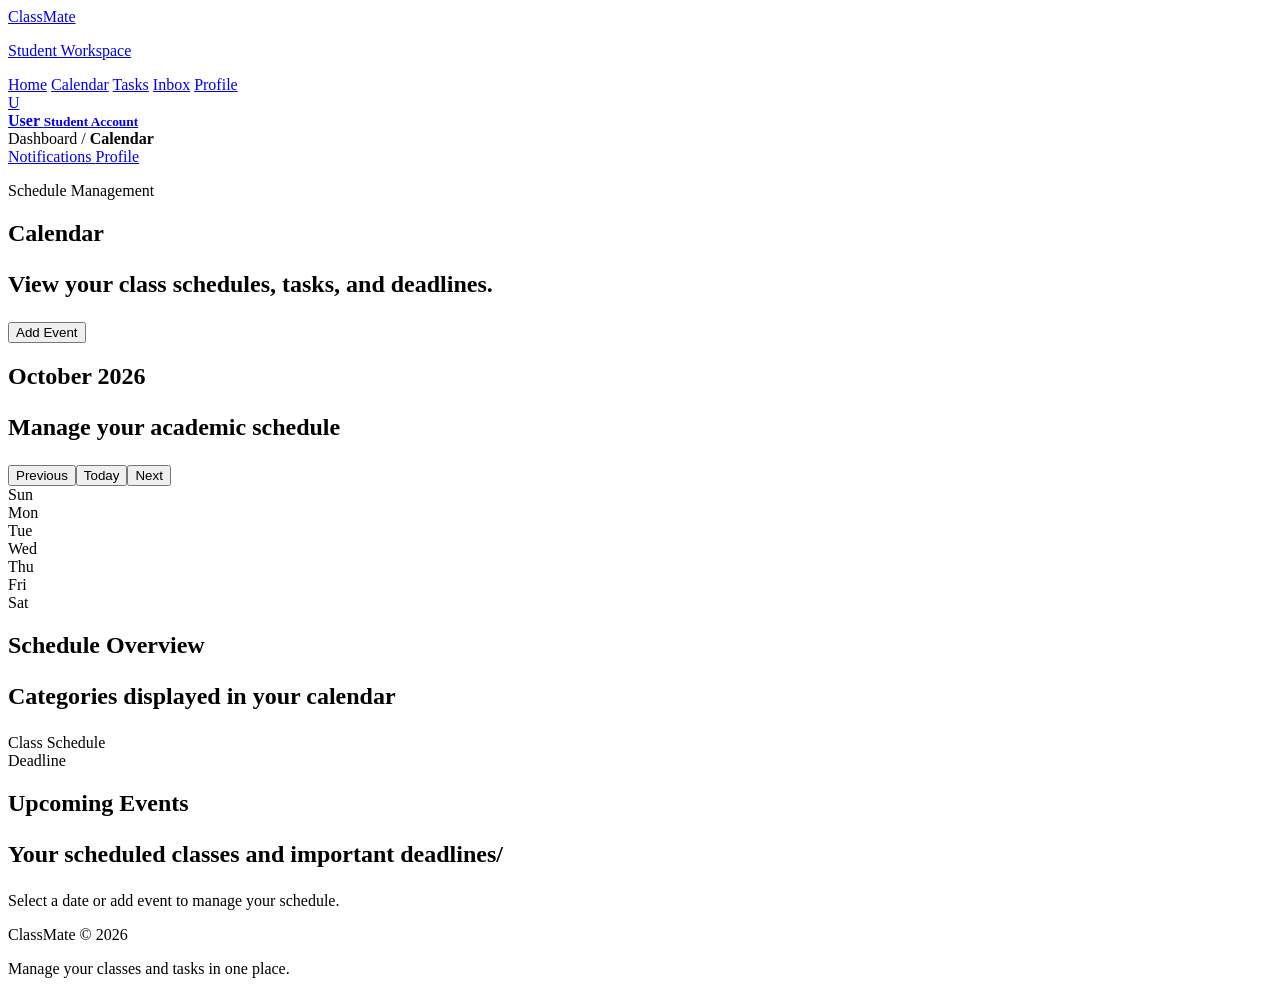
==== pages/calendar.html @ fd1d8722 "Added some new website pages" ====
<!DOCTYPE html>
<html lang="en">
<head>
    <meta charset="UTF-8">
    <meta name="viewport" content="width=device-width, initial-scale=1.0">
    <title>ClassMate | Calendar</title>
</head>
<body>

    <div class="dashboard-container">
        <!-- Sidebar Navigation -->
        <aside class="sidebar">
            <div class="sidebar-header">
                <a href="index.html" class="brand">ClassMate
                    <p>Student Workspace</p>
                </a>
            </div>

            <!-- Navigation links -->
            <nav class="sidebar-nav" aria-label="Main Navigation">
                <a href="index.html" class="nav-link">Home</a>
                <a href="calendar.html" class="nav-link active">Calendar</a>
                <a href="tasks.html" class="nav-link">Tasks</a>
                <a href="notification.html" class="nav-link">Inbox</a>
                <a href="profile.html" class="nav-link">Profile</a>
            </nav>

            <!-- Footer -->
            <div class="sidebar-footer">
                <a href="profile.html" class="user-profile">
                    <div class="user-avatar">U
                        <div class="user-details">
                            <strong>User
                                <small>Student Account</small>
                            </strong>
                        </div>
                    </div>
                </a>
            </div>
        </aside>

        <!-- Main content -->
        <main class="main-content">
            <!-- Top navigation -->
            <header class="topbar">
                <div class="breadcrumb">
                    <span>Dashboard
                        <span>/
                            <strong>Calendar</strong>
                        </span>
                    </span>
                </div>

                <div class="topbar-actions">
                    <a href="notification.html" class="topbar-link">Notifications
                        <a href="profile.html" class="topbar-profile">Profile
                        </a>
                    </a>
                </div>
            </header>

            <section class="dashboard-content">
                <!-- Page Heading -->
                <div class="welcome-section">
                    <div>
                        <p class="section-label">Schedule Management
                            <h1>Calendar
                                <p class="welcome-description">View your class schedules, tasks, and deadlines.</p>
                            </h1>
                        </p>
                    </div>
                    <button type="button" class="primary-button" id="addEventBtn">Add Event</button>
                </div>

                <!-- Calendar -->
                <section class="content-card calendar-card">
                    <div class="calendar-toolbar">
                        <div>
                            <h2 id="calendar-month">October 2026
                                <p>Manage your academic schedule</p>
                            </h2>
                        </div>

                        <div class="calendar-controls">
                            <button type="button" id="prevMonth">Previous
                                <button type="button" id="todayBtn" class="calendar-button">Today
                                    <button type="button" id="nextMonth" class="calendar-button">Next</button>
                                </button>
                            </button>
                        </div>
                    </div>

                    <!-- Calendar Grid -->
                    <div class="calendar-grid" id="calendarGrid">
                        <div class="calendar-day-name">Sun
                            <div class="calendar-day-name">Mon
                                <div class="calendar-day-name">Tue
                                    <div class="calendar-day-name">Wed
                                        <div class="calendar-day-name">Thu
                                            <div class="calendar-day-name">Fri
                                                <div class="calendar-day-name">Sat
                                                </div>
                                            </div>
                                        </div>
                                    </div>
                                </div>
                            </div>
                        </div>
                    </div>
                </section>

                <!-- Calendar Legend -->
                <section class="content-card">
                    <div class="card-header">
                        <div>
                            <h2>Schedule Overview
                                <p>Categories displayed in your calendar</p>
                            </h2>
                        </div>
                    </div>

                    <div class="calendar-legend">
                        <div class="legend-item">
                            <span class="legend-color class-color">
                                <span>Class Schedule
                                </span>
                            </span>
                        </div>

                        <div class="legend-item">
                            <span class="legend-color deadline-color">
                                <span>Deadline
                                </span>
                            </span>
                        </div>
                    </div>
                </section>

                <!-- Upcoming Events -->
                <section class="content-card">
                    <div class="card-header">
                        <div>
                            <h2>Upcoming Events
                                <p>Your scheduled classes and important deadlines/</p>
                            </h2>
                        </div>
                    </div>

                    <div class="upcoming-event" id="upcomingEvents">
                        <p class="empty-state">Select a date or add event to manage your schedule.</p>
                    </div>
                </section>
            </section>

            <!-- Footer -->
            <footer class="dashboard-footer">
                <p>ClassMate &copy; 2026
                    <p>Manage your classes and tasks in one place.</p>
                </p>
            </footer>
        </main>
    </div>

    <!-- Add Event Dialog  -->
    <dialog id="eventDialog" class="event-dialog">
        <form id="eventForm">
            <div class="dialog-header">
                <h2>Add Celendar Event
                    <button type="button" id="closeDialogBtn" class="close-dialog" aria-label="Close dialog">Close</button>
                </h2>
            </div>

            <label for="eventTitle">Event Title
                <input type="text" id="eventTitle" name="eventTitle" placeholder="Enter event title" required maxlength="100">
                    <label for="eventDate">Date
                        <input type="date" id="eventDate" name="eventDate" required>
                            <label for="eventStart">Start Time
                                <input type="time" id="eventStart" name="eventStart" required>
                                    <label for="eventEnd">End Time
                                        <input type="time" id="eventEnd" name="eventEnd" required>
                                            <label for="eventCategory">
                                                <select id="eventCategory" name="eventCategory" required>
                                                    <option value="class">Class Schedule
                                                        <option value="task">Academic Class
                                                            <option value="deadline">Deadline
                                                            </option>
                                                        </option>
                                                    </option>
                                                </select>
                                            </label>
                                    </label>
                            </label>
                    </label>
            </label>

            <label for="eventDescription">Description
                <textarea id="eventDescription" name="eventDescription" rows="3" placeholder="Additional details(optional)">
                </textarea>
            </label>

            <div class="dialog-actions">
                <button type="button" id="cancelEventBtn" class="calendar-button">Cancel
                    <button type="submit" class="primary-button">Save
                    </button>
                </button>
            </div>

        </form>
    </dialog>

</body>
</html>
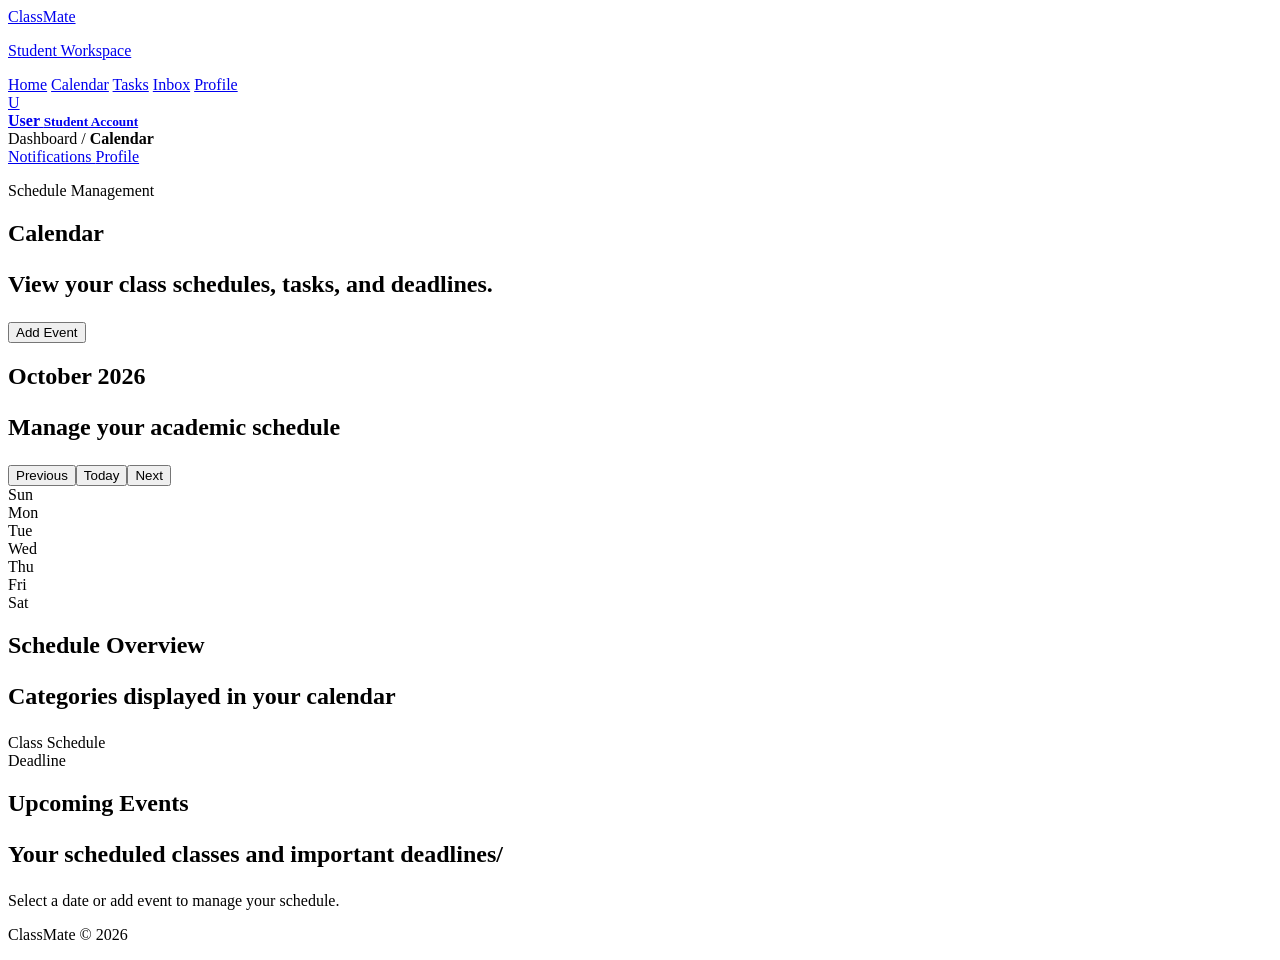
==== commit d7fa17c3: "Fix footer HTML structure in calendar page" ====
--- a/pages/calendar.html
+++ b/pages/calendar.html
@@ -154,9 +154,7 @@
 
             <!-- Footer -->
             <footer class="dashboard-footer">
-                <p>ClassMate &copy; 2026
-                    <p>Manage your classes and tasks in one place.</p>
-                </p>
+                <p>ClassMate &copy; 2026</p>
             </footer>
         </main>
     </div>
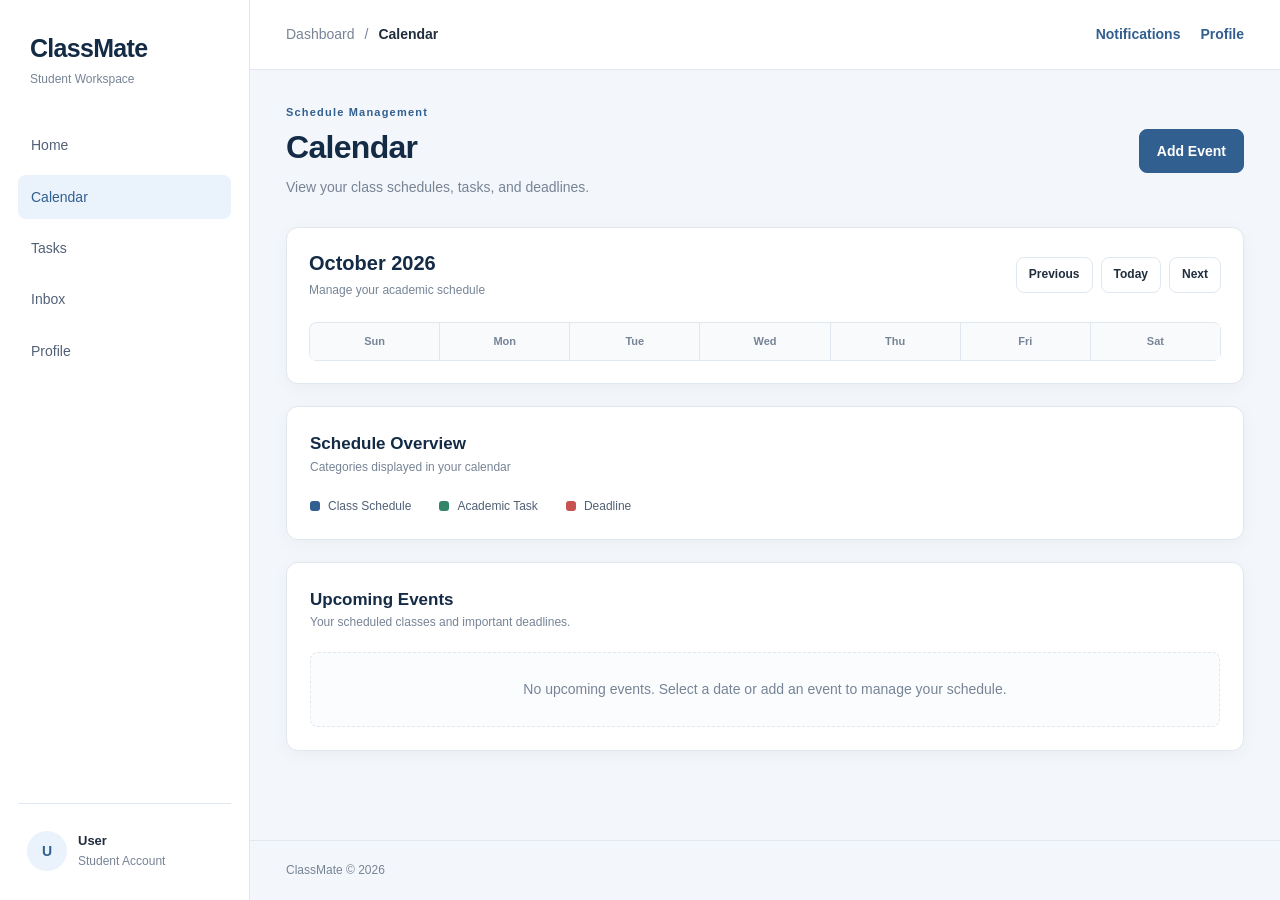
==== commit e8fda63e: "Added css files" ====
--- a/pages/calendar.html
+++ b/pages/calendar.html
@@ -4,134 +4,136 @@
     <meta charset="UTF-8">
     <meta name="viewport" content="width=device-width, initial-scale=1.0">
     <title>ClassMate | Calendar</title>
+    <link rel="stylesheet" href="../css/calendar.css">
 </head>
 <body>
-
     <div class="dashboard-container">
-        <!-- Sidebar Navigation -->
+
+        <!-- Sidebar -->
         <aside class="sidebar">
             <div class="sidebar-header">
-                <a href="index.html" class="brand">ClassMate
+                <a href="index.html" class="brand">
+                    ClassMate
                     <p>Student Workspace</p>
                 </a>
             </div>
 
-            <!-- Navigation links -->
             <nav class="sidebar-nav" aria-label="Main Navigation">
                 <a href="index.html" class="nav-link">Home</a>
-                <a href="calendar.html" class="nav-link active">Calendar</a>
+                <a href="calendar.html" class="nav-link active" aria-current="page">Calendar</a>
                 <a href="tasks.html" class="nav-link">Tasks</a>
                 <a href="notification.html" class="nav-link">Inbox</a>
                 <a href="profile.html" class="nav-link">Profile</a>
             </nav>
 
-            <!-- Footer -->
             <div class="sidebar-footer">
                 <a href="profile.html" class="user-profile">
-                    <div class="user-avatar">U
-                        <div class="user-details">
-                            <strong>User
-                                <small>Student Account</small>
-                            </strong>
-                        </div>
+                    <div class="user-avatar">U</div>
+                    <div class="user-details">
+                        <strong>User</strong>
+                        <small>Student Account</small>
                     </div>
                 </a>
             </div>
         </aside>
 
-        <!-- Main content -->
+        <!-- Main Content -->
         <main class="main-content">
-            <!-- Top navigation -->
+
+            <!-- Top Navigation -->
             <header class="topbar">
                 <div class="breadcrumb">
-                    <span>Dashboard
-                        <span>/
-                            <strong>Calendar</strong>
-                        </span>
-                    </span>
+                    <span>Dashboard</span>
+                    <span aria-hidden="true">/</span>
+                    <strong>Calendar</strong>
                 </div>
 
                 <div class="topbar-actions">
-                    <a href="notification.html" class="topbar-link">Notifications
-                        <a href="profile.html" class="topbar-profile">Profile
-                        </a>
-                    </a>
+                    <a href="notification.html" class="topbar-link">Notifications</a>
+                    <a href="profile.html" class="topbar-profile">Profile</a>
                 </div>
             </header>
 
+            <!-- Calendar Dashboard -->
             <section class="dashboard-content">
+
                 <!-- Page Heading -->
                 <div class="welcome-section">
                     <div>
-                        <p class="section-label">Schedule Management
-                            <h1>Calendar
-                                <p class="welcome-description">View your class schedules, tasks, and deadlines.</p>
-                            </h1>
+                        <p class="section-label">Schedule Management</p>
+                        <h1>Calendar</h1>
+                        <p class="welcome-description">
+                            View your class schedules, tasks, and deadlines.
                         </p>
                     </div>
-                    <button type="button" class="primary-button" id="addEventBtn">Add Event</button>
+
+                    <button type="button" class="primary-button" id="addEventBtn">
+                        Add Event
+                    </button>
                 </div>
 
                 <!-- Calendar -->
-                <section class="content-card calendar-card">
+                <section class="content-card calendar-card" aria-label="Calendar">
                     <div class="calendar-toolbar">
                         <div>
-                            <h2 id="calendar-month">October 2026
-                                <p>Manage your academic schedule</p>
-                            </h2>
+                            <h2 id="calendar-month">October 2026</h2>
+                            <p>Manage your academic schedule</p>
                         </div>
 
                         <div class="calendar-controls">
-                            <button type="button" id="prevMonth">Previous
-                                <button type="button" id="todayBtn" class="calendar-button">Today
-                                    <button type="button" id="nextMonth" class="calendar-button">Next</button>
-                                </button>
+                            <button type="button" id="prevMonth" class="calendar-button">
+                                Previous
                             </button>
-                        </div>
-                    </div>
-
-                    <!-- Calendar Grid -->
-                    <div class="calendar-grid" id="calendarGrid">
-                        <div class="calendar-day-name">Sun
-                            <div class="calendar-day-name">Mon
-                                <div class="calendar-day-name">Tue
-                                    <div class="calendar-day-name">Wed
-                                        <div class="calendar-day-name">Thu
-                                            <div class="calendar-day-name">Fri
-                                                <div class="calendar-day-name">Sat
-                                                </div>
-                                            </div>
-                                        </div>
-                                    </div>
-                                </div>
-                            </div>
-                        </div>
+
+                            <button type="button" id="todayBtn" class="calendar-button">
+                                Today
+                            </button>
+
+                            <button type="button" id="nextMonth" class="calendar-button">
+                                Next
+                            </button>
+                        </div>
+                    </div>
+
+                    <div
+                        class="calendar-grid"
+                        id="calendarGrid"
+                        role="grid"
+                        aria-label="Monthly calendar"
+                    >
+                        <div class="calendar-day-name" role="columnheader">Sun</div>
+                        <div class="calendar-day-name" role="columnheader">Mon</div>
+                        <div class="calendar-day-name" role="columnheader">Tue</div>
+                        <div class="calendar-day-name" role="columnheader">Wed</div>
+                        <div class="calendar-day-name" role="columnheader">Thu</div>
+                        <div class="calendar-day-name" role="columnheader">Fri</div>
+                        <div class="calendar-day-name" role="columnheader">Sat</div>
                     </div>
                 </section>
 
-                <!-- Calendar Legend -->
+                <!-- Schedule Categories -->
                 <section class="content-card">
                     <div class="card-header">
                         <div>
-                            <h2>Schedule Overview
-                                <p>Categories displayed in your calendar</p>
-                            </h2>
+                            <h2>Schedule Overview</h2>
+                            <p>Categories displayed in your calendar</p>
                         </div>
                     </div>
 
                     <div class="calendar-legend">
                         <div class="legend-item">
-                            <span class="legend-color class-color">
-                                <span>Class Schedule
-                                </span>
-                            </span>
+                            <span class="legend-color class-color" aria-hidden="true"></span>
+                            <span>Class Schedule</span>
                         </div>
 
                         <div class="legend-item">
-                            <span class="legend-color deadline-color">
-                                <span>Deadline
-                                </span>
-                            </span>
+                            <span class="legend-color task-color" aria-hidden="true"></span>
+                            <span>Academic Task</span>
+                        </div>
+
+                        <div class="legend-item">
+                            <span class="legend-color deadline-color" aria-hidden="true"></span>
+                            <span>Deadline</span>
                         </div>
                     </div>
                 </section>
@@ -140,71 +142,124 @@
                 <section class="content-card">
                     <div class="card-header">
                         <div>
-                            <h2>Upcoming Events
-                                <p>Your scheduled classes and important deadlines/</p>
-                            </h2>
-                        </div>
-                    </div>
-
-                    <div class="upcoming-event" id="upcomingEvents">
-                        <p class="empty-state">Select a date or add event to manage your schedule.</p>
+                            <h2>Upcoming Events</h2>
+                            <p>Your scheduled classes and important deadlines.</p>
+                        </div>
+                    </div>
+
+                    <div class="upcoming-event" id="upcomingEvents" aria-live="polite">
+                        <p class="empty-state">
+                            No upcoming events. Select a date or add an event to manage your schedule.
+                        </p>
                     </div>
                 </section>
+
             </section>
 
             <!-- Footer -->
             <footer class="dashboard-footer">
                 <p>ClassMate &copy; 2026</p>
             </footer>
+
         </main>
     </div>
 
-    <!-- Add Event Dialog  -->
-    <dialog id="eventDialog" class="event-dialog">
+    <!-- Add Event Dialog -->
+    <dialog id="eventDialog" class="event-dialog" aria-labelledby="eventDialogTitle">
         <form id="eventForm">
+
             <div class="dialog-header">
-                <h2>Add Celendar Event
-                    <button type="button" id="closeDialogBtn" class="close-dialog" aria-label="Close dialog">Close</button>
-                </h2>
-            </div>
-
-            <label for="eventTitle">Event Title
-                <input type="text" id="eventTitle" name="eventTitle" placeholder="Enter event title" required maxlength="100">
-                    <label for="eventDate">Date
-                        <input type="date" id="eventDate" name="eventDate" required>
-                            <label for="eventStart">Start Time
-                                <input type="time" id="eventStart" name="eventStart" required>
-                                    <label for="eventEnd">End Time
-                                        <input type="time" id="eventEnd" name="eventEnd" required>
-                                            <label for="eventCategory">
-                                                <select id="eventCategory" name="eventCategory" required>
-                                                    <option value="class">Class Schedule
-                                                        <option value="task">Academic Class
-                                                            <option value="deadline">Deadline
-                                                            </option>
-                                                        </option>
-                                                    </option>
-                                                </select>
-                                            </label>
-                                    </label>
-                            </label>
-                    </label>
-            </label>
-
-            <label for="eventDescription">Description
-                <textarea id="eventDescription" name="eventDescription" rows="3" placeholder="Additional details(optional)">
-                </textarea>
-            </label>
+                <h2 id="eventDialogTitle">Add Calendar Event</h2>
+
+                <button
+                    type="button"
+                    id="closeDialogBtn"
+                    class="close-dialog"
+                    aria-label="Close dialog"
+                >
+                    Close
+                </button>
+            </div>
+
+            <label for="eventTitle">
+                Event Title
+                <input
+                    type="text"
+                    id="eventTitle"
+                    name="eventTitle"
+                    placeholder="Enter event title"
+                    required
+                    maxlength="100"
+                >
+            </label>
+
+            <label for="eventDate">
+                Date
+                <input
+                    type="date"
+                    id="eventDate"
+                    name="eventDate"
+                    required
+                >
+            </label>
+
+            <div class="form-row">
+                <label for="eventStart">
+                    Start Time
+                    <input
+                        type="time"
+                        id="eventStart"
+                        name="eventStart"
+                        required
+                    >
+                </label>
+
+                <label for="eventEnd">
+                    End Time
+                    <input
+                        type="time"
+                        id="eventEnd"
+                        name="eventEnd"
+                        required
+                    >
+                </label>
+            </div>
+
+            <label for="eventCategory">
+                Event Category
+                <select id="eventCategory" name="eventCategory" required>
+                    <option value="class">Class Schedule</option>
+                    <option value="task">Academic Task</option>
+                    <option value="deadline">Deadline</option>
+                </select>
+            </label>
+
+            <label for="eventDescription">
+                Description
+                <textarea
+                    id="eventDescription"
+                    name="eventDescription"
+                    rows="3"
+                    placeholder="Additional details (optional)"
+                ></textarea>
+            </label>
+
+            <p id="eventFormError" class="form-error" role="alert"></p>
 
             <div class="dialog-actions">
-                <button type="button" id="cancelEventBtn" class="calendar-button">Cancel
-                    <button type="submit" class="primary-button">Save
-                    </button>
+                <button type="button" id="cancelEventBtn" class="calendar-button">
+                    Cancel
+                </button>
+
+                <button type="submit" class="primary-button">
+                    Save Event
                 </button>
             </div>
 
         </form>
     </dialog>
 
+    <!-- JavaScript -->
+    <script src="../js/calendar.js"></script>
 </body>
 </html>
--- a/css/calendar.css
+++ b/css/calendar.css
@@ -0,0 +1,865 @@
+:root {
+    --primary: #315f8f;
+    --primary-hover: #264d77;
+    --primary-light: #eaf2fb;
+    --navy: #142b46;
+    --background: #f3f6fa;
+    --surface: #ffffff;
+    --text: #202d3d;
+    --muted: #778496;
+    --border: #e1e7ef;
+    --input-background: #f8fafc;
+    --radius-small: 8px;
+    --radius-medium: 12px;
+    --radius-large: 20px;
+    --shadow: 0 4px 18px rgba(20, 43, 70, 0.04);
+    --danger: #b94b4b;
+}
+
+* {
+    box-sizing: border-box;
+    margin: 0;
+    padding: 0;
+}
+
+body {
+    min-height: 100vh;
+    font-family: Arial, Helvetica, sans-serif;
+    background: var(--background);
+    color: var(--text);
+    font-size: 14px;
+    line-height: 1.6;
+}
+
+a {
+    color: inherit;
+    text-decoration: none;
+}
+
+button,
+input,
+select,
+textarea {
+    font: inherit;
+}
+
+button {
+    cursor: pointer;
+}
+
+.dashboard-container {
+    display: flex;
+    min-height: 100vh;
+}
+
+/* Sidebar */
+
+.sidebar {
+    width: 250px;
+    position: fixed;
+    inset: 0 auto 0 0;
+    display: flex;
+    flex-direction: column;
+    padding: 28px 18px 20px;
+    background: var(--surface);
+    border-right: 1px solid var(--border);
+}
+
+.sidebar-header {
+    padding: 0 12px 34px;
+}
+
+.brand {
+    display: block;
+    color: var(--navy);
+    font-size: 25px;
+    font-weight: 700;
+    letter-spacing: -0.7px;
+}
+
+.brand span,
+.brand p {
+    display: block;
+    margin-top: 2px;
+    color: var(--muted);
+    font-size: 12px;
+    font-weight: 400;
+    letter-spacing: 0;
+}
+
+.sidebar-nav {
+    display: grid;
+    gap: 7px;
+}
+
+.nav-link {
+    display: block;
+    padding: 11px 13px;
+    border-radius: var(--radius-small);
+    color: #526176;
+    font-weight: 500;
+    transition: background 0.2s, color 0.2s;
+}
+
+.nav-link:hover,
+.nav-link.active {
+    background: var(--primary-light);
+    color: var(--primary);
+}
+
+.sidebar-footer {
+    margin-top: auto;
+    padding-top: 18px;
+    border-top: 1px solid var(--border);
+}
+
+.user-profile {
+    display: flex;
+    align-items: center;
+    gap: 11px;
+    padding: 9px;
+}
+
+.user-avatar {
+    display: grid;
+    width: 40px;
+    height: 40px;
+    flex-shrink: 0;
+    place-items: center;
+    border-radius: 50%;
+    background: var(--primary-light);
+    color: var(--primary);
+    font-weight: 700;
+}
+
+.user-details strong,
+.user-details small {
+    display: block;
+}
+
+.user-details strong {
+    font-size: 13px;
+}
+
+.user-details small {
+    color: var(--muted);
+    font-size: 12px;
+}
+
+/* Main layout */
+
+.main-content {
+    width: calc(100% - 250px);
+    min-width: 0;
+    min-height: 100vh;
+    margin-left: 250px;
+    display: flex;
+    flex-direction: column;
+}
+
+.topbar {
+    min-height: 70px;
+    display: flex;
+    align-items: center;
+    justify-content: space-between;
+    gap: 16px;
+    padding: 15px 36px;
+    background: var(--surface);
+    border-bottom: 1px solid var(--border);
+}
+
+.breadcrumb {
+    display: flex;
+    align-items: center;
+    gap: 10px;
+    color: var(--muted);
+}
+
+.breadcrumb strong {
+    color: var(--text);
+}
+
+.topbar-actions {
+    display: flex;
+    align-items: center;
+    gap: 20px;
+}
+
+.topbar-link,
+.topbar-profile,
+.text-link {
+    color: var(--primary);
+    font-weight: 600;
+}
+
+.topbar-link:hover,
+.topbar-profile:hover,
+.text-link:hover {
+    color: var(--primary-hover);
+}
+
+.dashboard-content {
+    width: 100%;
+    max-width: 1500px;
+    margin: 0 auto;
+    padding: 34px 36px;
+    flex: 1;
+}
+
+.welcome-section {
+    display: flex;
+    align-items: center;
+    justify-content: space-between;
+    gap: 20px;
+    margin-bottom: 28px;
+}
+
+.section-label {
+    margin-bottom: 5px;
+    color: var(--primary);
+    font-size: 11px;
+    font-weight: 700;
+    letter-spacing: 1.2px;
+}
+
+h1 {
+    color: var(--navy);
+    font-size: clamp(25px, 3vw, 32px);
+    line-height: 1.3;
+    letter-spacing: -0.7px;
+}
+
+.welcome-description {
+    margin-top: 8px;
+    color: var(--muted);
+}
+
+.primary-button {
+    display: inline-flex;
+    align-items: center;
+    justify-content: center;
+    min-height: 42px;
+    padding: 10px 17px;
+    border: 1px solid var(--primary);
+    border-radius: var(--radius-small);
+    background: var(--primary);
+    color: white;
+    font-weight: 600;
+    cursor: pointer;
+    transition: background 0.2s;
+}
+
+.primary-button:hover {
+    background: var(--primary-hover);
+}
+
+/* Shared card styles */
+
+.content-card {
+    min-width: 0;
+    margin-bottom: 22px;
+    padding: 23px;
+    border: 1px solid var(--border);
+    border-radius: var(--radius-medium);
+    background: var(--surface);
+    box-shadow: var(--shadow);
+}
+
+.card-header {
+    display: flex;
+    align-items: flex-start;
+    justify-content: space-between;
+    gap: 12px;
+    margin-bottom: 20px;
+}
+
+.card-header h2 {
+    color: var(--navy);
+    font-size: 17px;
+}
+
+.card-header p {
+    color: var(--muted);
+    font-size: 12px;
+}
+
+.empty-state {
+    padding: 25px 12px;
+    text-align: center;
+    border: 1px dashed var(--border);
+    border-radius: var(--radius-small);
+    background: #fbfcfe;
+    color: var(--muted);
+}
+
+.dashboard-footer {
+    padding: 20px 36px;
+    border-top: 1px solid var(--border);
+    color: var(--muted);
+    font-size: 12px;
+}
+
+/* Calendar */
+
+.calendar-card {
+    padding: 22px;
+}
+
+.calendar-toolbar {
+    display: flex;
+    align-items: center;
+    justify-content: space-between;
+    gap: 18px;
+    margin-bottom: 22px;
+}
+
+.calendar-toolbar h2 {
+    color: var(--navy);
+    font-size: 20px;
+    line-height: 1.35;
+}
+
+.calendar-toolbar p {
+    margin-top: 4px;
+    color: var(--muted);
+    font-size: 12px;
+}
+
+.calendar-controls {
+    display: flex;
+    flex-wrap: wrap;
+    gap: 8px;
+}
+
+.calendar-button {
+    min-height: 36px;
+    padding: 7px 12px;
+    border: 1px solid var(--border);
+    border-radius: var(--radius-small);
+    background: var(--surface);
+    color: var(--text);
+    font-size: 12px;
+    font-weight: 600;
+    transition: border-color 0.2s, background 0.2s, color 0.2s;
+}
+
+.calendar-button:hover {
+    border-color: #a8bfd9;
+    background: var(--primary-light);
+    color: var(--primary);
+}
+
+/* Calendar grid */
+
+.calendar-grid {
+    display: grid;
+    grid-template-columns: repeat(7, minmax(0, 1fr));
+    overflow: hidden;
+    border-top: 1px solid var(--border);
+    border-left: 1px solid var(--border);
+    border-radius: var(--radius-small);
+}
+
+.calendar-day-name {
+    padding: 10px 4px;
+    background: #f8fafc;
+    color: var(--muted);
+    text-align: center;
+    font-size: 11px;
+    font-weight: 700;
+    border-right: 1px solid var(--border);
+    border-bottom: 1px solid var(--border);
+}
+
+.calendar-day {
+    position: relative;
+    display: flex;
+    flex-direction: column;
+    gap: 4px;
+    min-width: 0;
+    min-height: 112px;
+    padding: 7px;
+    background: var(--surface);
+    border-right: 1px solid var(--border);
+    border-bottom: 1px solid var(--border);
+    transition: background 0.15s;
+}
+
+.calendar-day:hover {
+    background: #fbfdff;
+}
+
+.calendar-day.other-month {
+    background: #fafbfd;
+}
+
+.calendar-day.other-month .calendar-day-number {
+    color: #aeb8c5;
+}
+
+.calendar-day.today {
+    background: #f4f8fd;
+}
+
+.calendar-day.selected {
+    box-shadow: inset 0 0 0 2px var(--primary);
+    background: #f4f8fd;
+}
+
+.calendar-day-button {
+    display: flex;
+    align-items: center;
+    justify-content: flex-start;
+    width: 100%;
+    min-height: 25px;
+    padding: 0 2px;
+    border: 0;
+    background: transparent;
+    color: var(--text);
+    text-align: left;
+}
+
+.calendar-day-button:focus-visible {
+    outline: 2px solid var(--primary);
+    outline-offset: 1px;
+    border-radius: 4px;
+}
+
+.calendar-day-number {
+    display: inline-grid;
+    place-items: center;
+    width: 26px;
+    height: 26px;
+    border-radius: 50%;
+    font-size: 12px;
+    font-weight: 600;
+}
+
+.calendar-day.today .calendar-day-number {
+    background: var(--primary);
+    color: #ffffff;
+}
+
+/* Calendar events */
+
+.calendar-event {
+    display: block;
+    overflow: hidden;
+    max-width: 100%;
+    padding: 3px 6px;
+    border-radius: 4px;
+    background: var(--primary-light);
+    color: var(--primary);
+    font-size: 10px;
+    font-weight: 600;
+    line-height: 1.4;
+    text-overflow: ellipsis;
+    white-space: nowrap;
+}
+
+.class-event {
+    background: #eaf2fb;
+    color: #315f8f;
+}
+
+.task-event {
+    background: #e8f5ee;
+    color: #28734f;
+}
+
+.deadline-event {
+    background: #fff0ed;
+    color: #b94b4b;
+}
+
+/* Calendar legend */
+
+.calendar-legend {
+    display: flex;
+    flex-wrap: wrap;
+    gap: 18px 28px;
+}
+
+.legend-item {
+    display: flex;
+    align-items: center;
+    gap: 8px;
+    color: #526176;
+    font-size: 12px;
+}
+
+.legend-color {
+    width: 10px;
+    height: 10px;
+    flex: 0 0 10px;
+    border-radius: 3px;
+}
+
+.class-color {
+    background: #315f8f;
+}
+
+.task-color {
+    background: #348568;
+}
+
+.deadline-color {
+    background: #c75252;
+}
+
+/* Upcoming events */
+
+.upcoming-event {
+    display: grid;
+    gap: 12px;
+}
+
+.upcoming-event-item {
+    display: flex;
+    align-items: flex-start;
+    gap: 14px;
+    padding: 14px;
+    border: 1px solid var(--border);
+    border-radius: var(--radius-small);
+    background: var(--surface);
+}
+
+.event-date-badge {
+    display: flex;
+    flex-direction: column;
+    align-items: center;
+    justify-content: center;
+    min-width: 54px;
+    min-height: 58px;
+    padding: 6px;
+    border-radius: var(--radius-small);
+    background: var(--primary-light);
+    color: var(--primary);
+}
+
+.event-date-badge strong {
+    font-size: 20px;
+    line-height: 1.2;
+}
+
+.event-date-badge span {
+    font-size: 11px;
+    font-weight: 600;
+    text-transform: uppercase;
+}
+
+.upcoming-event-details {
+    min-width: 0;
+    flex: 1;
+}
+
+.upcoming-event-details h3 {
+    margin-bottom: 3px;
+    color: var(--navy);
+    font-size: 14px;
+}
+
+.upcoming-event-details p {
+    margin-bottom: 4px;
+    color: var(--muted);
+    font-size: 12px;
+    overflow-wrap: anywhere;
+}
+
+.event-category-label {
+    display: inline-block;
+    margin-top: 5px;
+    padding: 3px 7px;
+    border-radius: 4px;
+    background: var(--primary-light);
+    color: var(--primary);
+    font-size: 10px;
+    font-weight: 700;
+}
+
+.event-category-label.task-event {
+    background: #e8f5ee;
+    color: #28734f;
+}
+
+.event-category-label.deadline-event {
+    background: #fff0ed;
+    color: #b94b4b;
+}
+
+/* Add-event dialog */
+
+.event-dialog {
+    width: min(520px, calc(100% - 32px));
+    max-width: none;
+    max-height: calc(100vh - 32px);
+    margin: auto;
+    padding: 25px;
+    overflow-y: auto;
+    border: 1px solid var(--border);
+    border-radius: var(--radius-medium);
+    background: var(--surface);
+    color: var(--text);
+    box-shadow: 0 18px 60px rgba(20, 43, 70, 0.18);
+}
+
+.event-dialog::backdrop {
+    background: rgba(20, 43, 70, 0.4);
+    backdrop-filter: blur(2px);
+}
+
+.event-dialog form {
+    display: grid;
+    gap: 15px;
+}
+
+.dialog-header {
+    display: flex;
+    align-items: center;
+    justify-content: space-between;
+    gap: 16px;
+    margin-bottom: 4px;
+}
+
+.dialog-header h2 {
+    color: var(--navy);
+    font-size: 20px;
+}
+
+.close-dialog {
+    padding: 6px 9px;
+    border: 1px solid var(--border);
+    border-radius: var(--radius-small);
+    background: var(--surface);
+    color: var(--muted);
+    font-size: 12px;
+}
+
+.close-dialog:hover {
+    background: var(--background);
+    color: var(--text);
+}
+
+.event-dialog label {
+    display: grid;
+    gap: 6px;
+    color: var(--text);
+    font-size: 12px;
+    font-weight: 600;
+}
+
+.event-dialog input,
+.event-dialog select,
+.event-dialog textarea {
+    width: 100%;
+    min-height: 40px;
+    padding: 9px 11px;
+    border: 1px solid var(--border);
+    border-radius: var(--radius-small);
+    outline: none;
+    background: var(--input-background);
+    color: var(--text);
+    font-size: 13px;
+}
+
+.event-dialog textarea {
+    min-height: 85px;
+    resize: vertical;
+}
+
+.event-dialog input:focus,
+.event-dialog select:focus,
+.event-dialog textarea:focus {
+    border-color: var(--primary);
+    box-shadow: 0 0 0 3px rgba(49, 95, 143, 0.12);
+}
+
+.form-row {
+    display: grid;
+    grid-template-columns: repeat(2, minmax(0, 1fr));
+    gap: 12px;
+}
+
+.form-error {
+    color: var(--danger);
+    font-size: 12px;
+    font-weight: 600;
+}
+
+.form-error:empty {
+    display: none;
+}
+
+.dialog-actions {
+    display: flex;
+    justify-content: flex-end;
+    gap: 9px;
+    padding-top: 4px;
+}
+
+/* Tablet layout */
+
+@media (max-width: 1100px) {
+    .content-card {
+        padding: 18px;
+    }
+
+    .calendar-day {
+        min-height: 95px;
+        padding: 5px;
+    }
+
+    .calendar-event {
+        font-size: 9px;
+    }
+}
+
+@media (max-width: 800px) {
+    .sidebar {
+        width: 200px;
+        padding-inline: 12px;
+    }
+
+    .main-content {
+        width: calc(100% - 200px);
+        margin-left: 200px;
+    }
+
+    .topbar {
+        padding-inline: 20px;
+    }
+
+    .dashboard-content {
+        padding: 25px 20px;
+    }
+
+    .calendar-toolbar {
+        align-items: flex-start;
+        flex-direction: column;
+    }
+
+    .calendar-day {
+        min-height: 82px;
+    }
+
+    .calendar-event {
+        padding: 2px 4px;
+    }
+
+    .dashboard-footer {
+        padding-inline: 20px;
+    }
+}
+
+/* Mobile layout */
+
+@media (max-width: 560px) {
+    .sidebar {
+        width: 100%;
+        position: static;
+        padding: 16px;
+        border-right: 0;
+        border-bottom: 1px solid var(--border);
+    }
+
+    .dashboard-container {
+        flex-direction: column;
+    }
+
+    .sidebar-header {
+        padding: 0 6px 14px;
+    }
+
+    .sidebar-nav {
+        grid-template-columns: repeat(3, minmax(0, 1fr));
+    }
+
+    .nav-link {
+        padding: 8px 5px;
+        text-align: center;
+        font-size: 12px;
+    }
+
+    .sidebar-footer {
+        display: none;
+    }
+
+    .main-content {
+        width: 100%;
+        margin-left: 0;
+    }
+
+    .topbar {
+        min-height: 55px;
+        padding: 12px 16px;
+    }
+
+    .topbar-actions {
+        gap: 12px;
+    }
+
+    .dashboard-content {
+        padding: 22px 16px;
+    }
+
+    .welcome-section {
+        align-items: flex-start;
+        flex-direction: column;
+    }
+
+    .calendar-card {
+        padding: 12px;
+    }
+
+    .calendar-controls {
+        width: 100%;
+    }
+
+    .calendar-button {
+        flex: 1;
+        padding-inline: 7px;
+    }
+
+    .calendar-day-name {
+        padding: 8px 1px;
+        font-size: 10px;
+    }
+
+    .calendar-day {
+        min-height: 62px;
+        padding: 3px;
+        gap: 2px;
+    }
+
+    .calendar-day-number {
+        width: 22px;
+        height: 22px;
+        font-size: 11px;
+    }
+
+    .calendar-event {
+        padding: 2px;
+        font-size: 8px;
+    }
+
+    .calendar-legend {
+        gap: 10px 16px;
+    }
+
+    .upcoming-event-item {
+        gap: 10px;
+        padding: 10px;
+    }
+
+    .event-dialog {
+        padding: 18px;
+    }
+
+    .form-row {
+        grid-template-columns: 1fr;
+    }
+
+    .dashboard-footer {
+        padding: 16px;
+    }
+}
